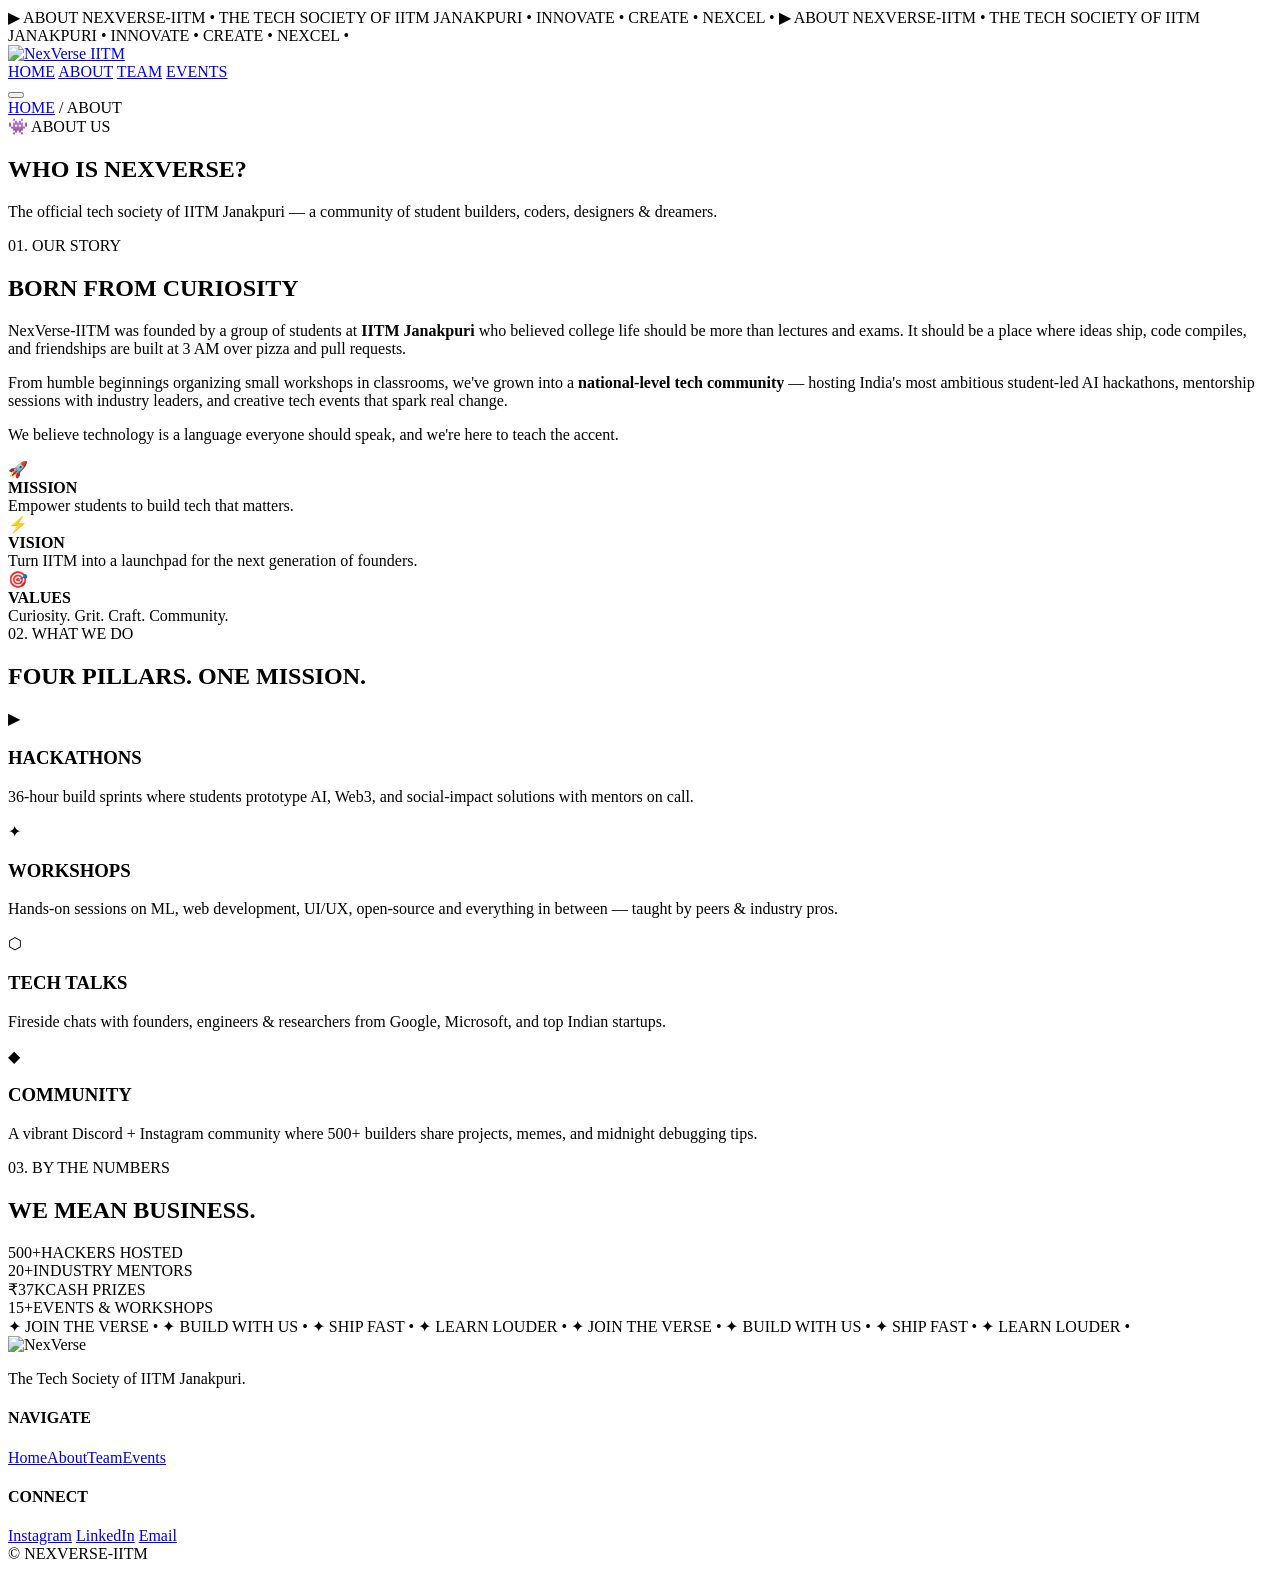
==== about.html @ a56955b2 "Add files via upload" ====
<!DOCTYPE html>
<html lang="en">
<head>
  <meta charset="UTF-8" />
  <meta name="viewport" content="width=device-width, initial-scale=1.0" />
  <title>About | NexVerse IITM</title>
  <link rel="icon" type="image/jpeg" href="assets/favicon.png">
  <link rel="preconnect" href="https://fonts.googleapis.com">
  <link rel="preconnect" href="https://fonts.gstatic.com" crossorigin>
  <link href="https://fonts.googleapis.com/css2?family=Press+Start+2P&family=VT323&family=Space+Grotesk:wght@400;500;600;700&display=swap" rel="stylesheet">
  <link rel="stylesheet" href="css/style.css" />
</head>
<body>
  <div class="ticker-bar">
    <div class="ticker-track">
      <span>▶ ABOUT NEXVERSE-IITM • THE TECH SOCIETY OF IITM JANAKPURI • INNOVATE • CREATE • NEXCEL • ▶ ABOUT NEXVERSE-IITM • THE TECH SOCIETY OF IITM JANAKPURI • INNOVATE • CREATE • NEXCEL •</span>
    </div>
  </div>

  <header class="site-header">
    <a href="index.html" class="logo-link"><img src="assets/logo.jpg" alt="NexVerse IITM" class="logo-img" /></a>
    <nav class="main-nav" id="mainNav">
      <a href="index.html" class="nav-link">HOME</a>
      <a href="about.html" class="nav-link active">ABOUT</a>
      <a href="team.html" class="nav-link">TEAM</a>
      <a href="events.html" class="nav-link">EVENTS</a>
    </nav>
    <button class="nav-toggle" id="navToggle"><span></span><span></span><span></span></button>
  </header>

  <!-- Page Header -->
  <section class="page-hero">
    <div class="pixel-grid"></div>
    <div class="breadcrumb"><a href="index.html">HOME</a> / <span>ABOUT</span></div>
    <div class="page-badge">👾 ABOUT US</div>
    <h1 class="page-title">WHO IS <span class="cyan">NEXVERSE</span>?</h1>
    <p class="page-desc">The official tech society of IITM Janakpuri — a community of student builders, coders, designers &amp; dreamers.</p>
  </section>

  <!-- About content -->
  <section class="section">
    <div class="about-grid">
      <div class="about-text">
        <div class="section-tag">01. OUR STORY</div>
        <h2 class="section-title">BORN FROM <span class="pink">CURIOSITY</span></h2>
        <p>NexVerse-IITM was founded by a group of students at <strong>IITM Janakpuri</strong> who believed college life should be more than lectures and exams. It should be a place where ideas ship, code compiles, and friendships are built at 3 AM over pizza and pull requests.</p>
        <p>From humble beginnings organizing small workshops in classrooms, we've grown into a <strong>national-level tech community</strong> — hosting India's most ambitious student-led AI hackathons, mentorship sessions with industry leaders, and creative tech events that spark real change.</p>
        <p>We believe technology is a language everyone should speak, and we're here to teach the accent.</p>
      </div>
      <div class="about-visual">
        <div class="tilt-card tilt-1"><div class="tilt-inner cyan-border">🚀<br/><strong>MISSION</strong><br/>Empower students to build tech that matters.</div></div>
        <div class="tilt-card tilt-2"><div class="tilt-inner pink-border">⚡<br/><strong>VISION</strong><br/>Turn IITM into a launchpad for the next generation of founders.</div></div>
        <div class="tilt-card tilt-3"><div class="tilt-inner yellow-border">🎯<br/><strong>VALUES</strong><br/>Curiosity. Grit. Craft. Community.</div></div>
      </div>
    </div>
  </section>

  <!-- What We Do -->
  <section class="section alt-bg">
    <div class="section-tag">02. WHAT WE DO</div>
    <h2 class="section-title">FOUR PILLARS. <span class="green">ONE MISSION.</span></h2>
    <div class="pillar-grid">
      <div class="pillar-card border-pink">
        <div class="pillar-icon">▶</div>
        <h3>HACKATHONS</h3>
        <p>36-hour build sprints where students prototype AI, Web3, and social-impact solutions with mentors on call.</p>
      </div>
      <div class="pillar-card border-cyan">
        <div class="pillar-icon">✦</div>
        <h3>WORKSHOPS</h3>
        <p>Hands-on sessions on ML, web development, UI/UX, open-source and everything in between — taught by peers &amp; industry pros.</p>
      </div>
      <div class="pillar-card border-yellow">
        <div class="pillar-icon">⬡</div>
        <h3>TECH TALKS</h3>
        <p>Fireside chats with founders, engineers &amp; researchers from Google, Microsoft, and top Indian startups.</p>
      </div>
      <div class="pillar-card border-green">
        <div class="pillar-icon">◆</div>
        <h3>COMMUNITY</h3>
        <p>A vibrant Discord + Instagram community where 500+ builders share projects, memes, and midnight debugging tips.</p>
      </div>
    </div>
  </section>

  <!-- Numbers -->
  <section class="section">
    <div class="section-tag">03. BY THE NUMBERS</div>
    <h2 class="section-title">WE MEAN <span class="pink">BUSINESS.</span></h2>
    <div class="num-grid">
      <div class="num-card"><span class="stat-num pink">500+</span><span class="stat-label">HACKERS HOSTED</span></div>
      <div class="num-card"><span class="stat-num cyan">20+</span><span class="stat-label">INDUSTRY MENTORS</span></div>
      <div class="num-card"><span class="stat-num yellow">₹37K</span><span class="stat-label">CASH PRIZES</span></div>
      <div class="num-card"><span class="stat-num green">15+</span><span class="stat-label">EVENTS &amp; WORKSHOPS</span></div>
    </div>
  </section>

  <div class="marquee">
    <div class="marquee-track">
      <span>✦ JOIN THE VERSE • ✦ BUILD WITH US • ✦ SHIP FAST • ✦ LEARN LOUDER • ✦ JOIN THE VERSE • ✦ BUILD WITH US • ✦ SHIP FAST • ✦ LEARN LOUDER •</span>
    </div>
  </div>

  <footer class="site-footer">
    <div class="footer-grid">
      <div>
        <img src="assets/logo.jpg" alt="NexVerse" class="footer-logo"/>
        <p>The Tech Society of IITM Janakpuri.</p>
      </div>
      <div>
        <h4>NAVIGATE</h4>
        <a href="index.html">Home</a><a href="about.html">About</a><a href="team.html">Team</a><a href="events.html">Events</a>
      </div>
      <div>
        <h4>CONNECT</h4>
        <a href="https://www.instagram.com/nexverse_iitm/" target="_blank">Instagram</a>
        <a href="https://www.linkedin.com/in/geek-room-iitm/" target="_blank">LinkedIn</a>
        <a href="mailto:nexverse.iitm@gmail.com">Email</a>
      </div>
    </div>
    <div class="footer-bottom">© <span id="year"></span> NEXVERSE-IITM</div>
  </footer>
  <script src="js/script.js"></script>
</body>
</html>
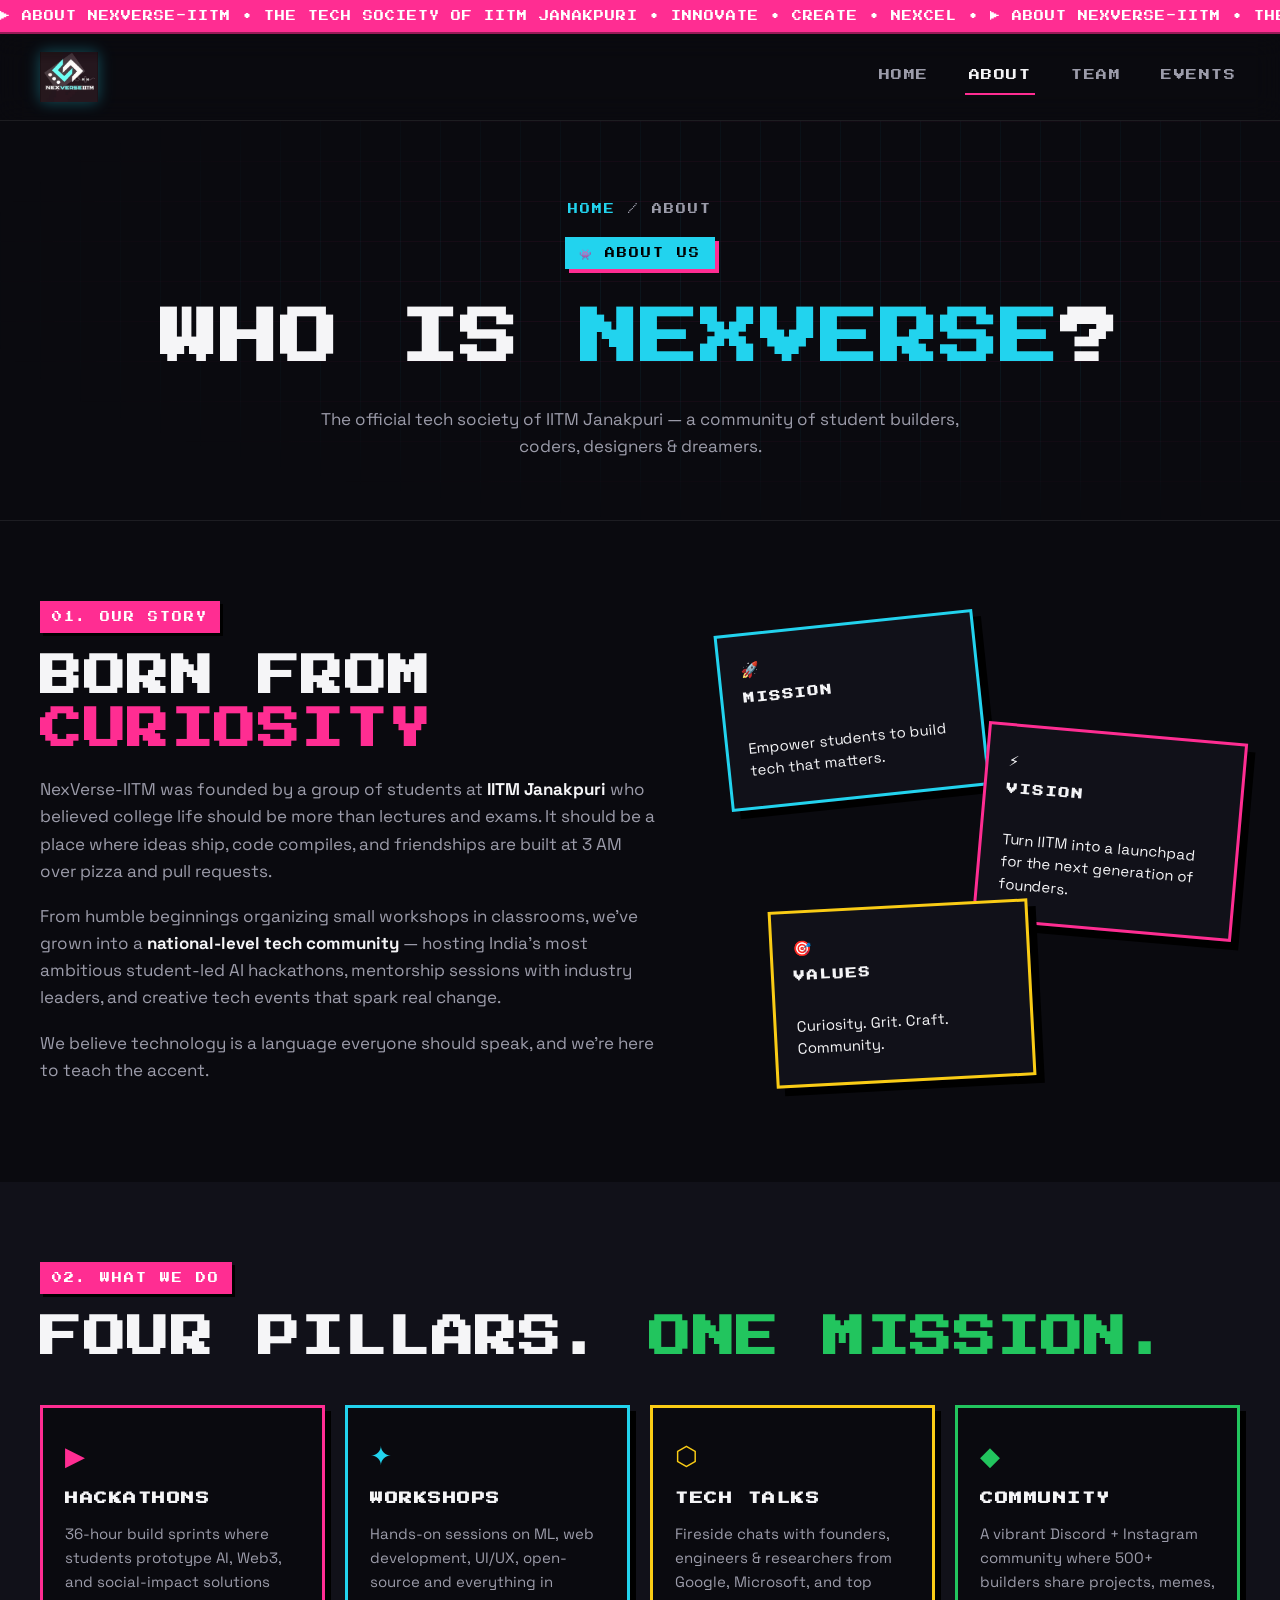
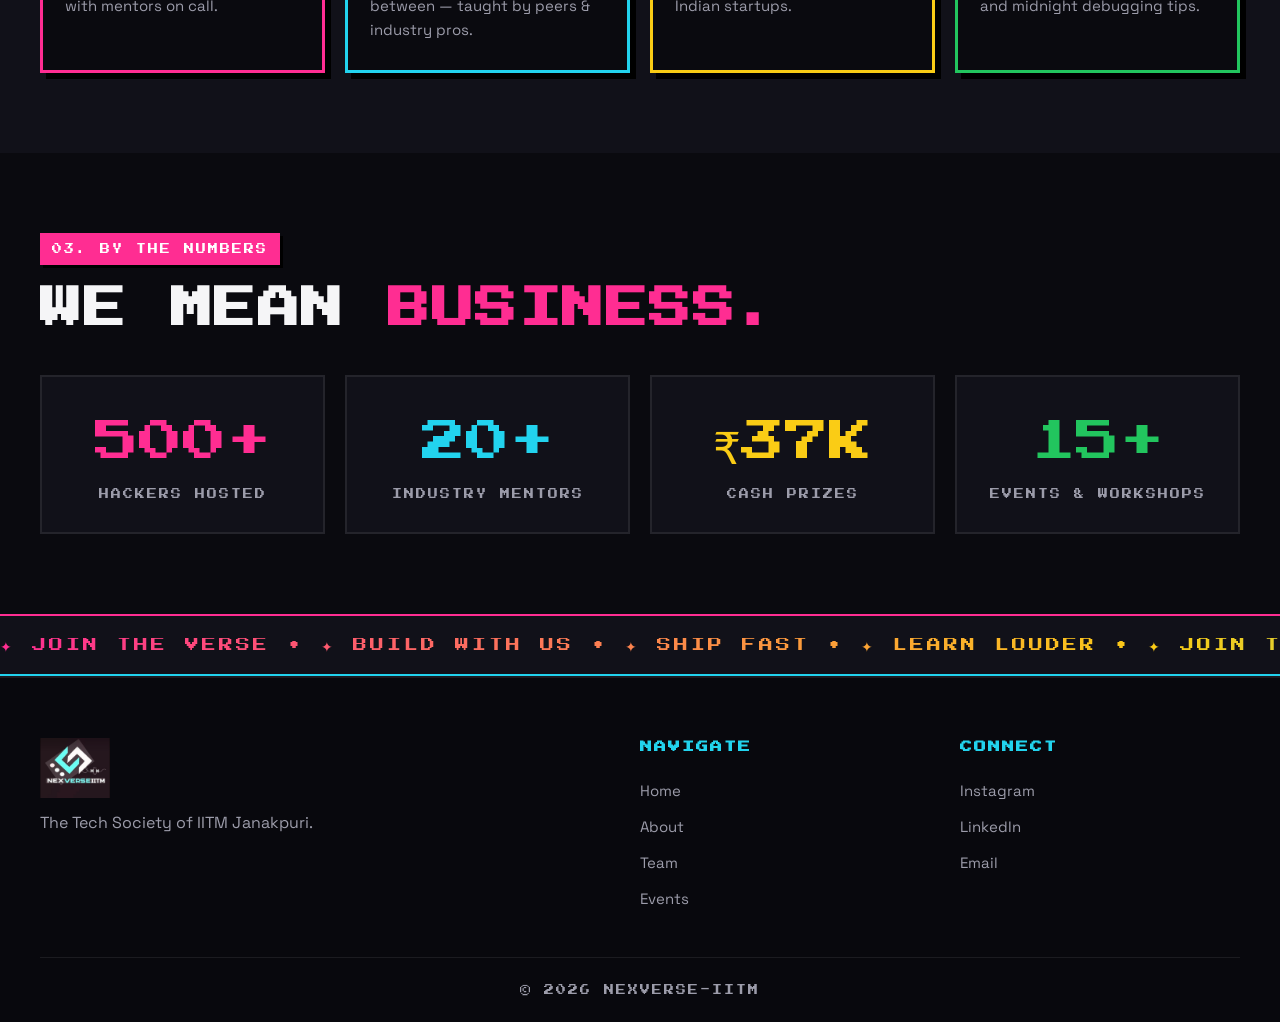
==== commit b84a2f09: "Add files via upload" ====
--- a/about.html
+++ b/about.html
@@ -3,15 +3,16 @@
 <head>
   <meta charset="UTF-8" />
   <meta name="viewport" content="width=device-width, initial-scale=1.0" />
-  <title>About | NexVerse IITM</title>
-  <link rel="icon" type="image/jpeg" href="assets/favicon.png">
+  <title>About | NexVerse IITM</title>
+  <meta name="description" content="About NexVerse-IITM — our story, mission and the student community behind IITM Janakpuri's official tech society." />
+  <link rel="icon" type="image/png" href="assets/favicon.png">
   <link rel="preconnect" href="https://fonts.googleapis.com">
   <link rel="preconnect" href="https://fonts.gstatic.com" crossorigin>
-  <link href="https://fonts.googleapis.com/css2?family=Press+Start+2P&family=VT323&family=Space+Grotesk:wght@400;500;600;700&display=swap" rel="stylesheet">
+  <link href="https://fonts.googleapis.com/css2?family=Press+Start+2P&family=Space+Grotesk:wght@400;500;600;700&display=swap" rel="stylesheet">
   <link rel="stylesheet" href="css/style.css" />
 </head>
 <body>
-  <div class="ticker-bar">
+  <div class="ticker-bar" aria-hidden="true">
     <div class="ticker-track">
       <span>▶ ABOUT NEXVERSE-IITM • THE TECH SOCIETY OF IITM JANAKPURI • INNOVATE • CREATE • NEXCEL • ▶ ABOUT NEXVERSE-IITM • THE TECH SOCIETY OF IITM JANAKPURI • INNOVATE • CREATE • NEXCEL •</span>
     </div>
@@ -25,7 +26,7 @@
       <a href="team.html" class="nav-link">TEAM</a>
       <a href="events.html" class="nav-link">EVENTS</a>
     </nav>
-    <button class="nav-toggle" id="navToggle"><span></span><span></span><span></span></button>
+    <button class="nav-toggle" id="navToggle" aria-label="Toggle menu" aria-expanded="false" aria-controls="mainNav"><span></span><span></span><span></span></button>
   </header>
 
   <!-- Page Header -->
@@ -88,14 +89,14 @@
     <div class="section-tag">03. BY THE NUMBERS</div>
     <h2 class="section-title">WE MEAN <span class="pink">BUSINESS.</span></h2>
     <div class="num-grid">
-      <div class="num-card"><span class="stat-num pink">500+</span><span class="stat-label">HACKERS HOSTED</span></div>
-      <div class="num-card"><span class="stat-num cyan">20+</span><span class="stat-label">INDUSTRY MENTORS</span></div>
-      <div class="num-card"><span class="stat-num yellow">₹37K</span><span class="stat-label">CASH PRIZES</span></div>
-      <div class="num-card"><span class="stat-num green">15+</span><span class="stat-label">EVENTS &amp; WORKSHOPS</span></div>
+      <div class="num-card"><span class="stat-num pink" data-count="500" data-suffix="+">500+</span><span class="stat-label">HACKERS HOSTED</span></div>
+      <div class="num-card"><span class="stat-num cyan" data-count="20" data-suffix="+">20+</span><span class="stat-label">INDUSTRY MENTORS</span></div>
+      <div class="num-card"><span class="stat-num yellow" data-prefix="₹" data-count="37" data-suffix="K">₹37K</span><span class="stat-label">CASH PRIZES</span></div>
+      <div class="num-card"><span class="stat-num green" data-count="15" data-suffix="+">15+</span><span class="stat-label">EVENTS &amp; WORKSHOPS</span></div>
     </div>
   </section>
 
-  <div class="marquee">
+  <div class="marquee" aria-hidden="true">
     <div class="marquee-track">
       <span>✦ JOIN THE VERSE • ✦ BUILD WITH US • ✦ SHIP FAST • ✦ LEARN LOUDER • ✦ JOIN THE VERSE • ✦ BUILD WITH US • ✦ SHIP FAST • ✦ LEARN LOUDER •</span>
     </div>
--- a/css/style.css
+++ b/css/style.css
@@ -0,0 +1,539 @@
+/* ============ NEXVERSE-IITM SITE ============ */
+:root {
+  --bg: #0a0a0f;
+  --bg-2: #111119;
+  --bg-alt: #08080d;
+  --fg: #f5f5f7;
+  --muted: #9c9caa;
+  --pink: #ff2d92;
+  --cyan: #22d3ee;
+  --purple: #a855f7;
+  --yellow: #facc15;
+  --green: #22c55e;
+  --border: rgba(255,255,255,0.08);
+  --pixel-font: 'Press Start 2P', monospace;
+  --mono-font: 'VT323', monospace;
+  --sans: 'Space Grotesk', system-ui, sans-serif;
+}
+
+* { box-sizing: border-box; }
+html, body { margin: 0; padding: 0; }
+body {
+  background: var(--bg);
+  color: var(--fg);
+  font-family: var(--sans);
+  line-height: 1.6;
+  overflow-x: hidden;
+  cursor: crosshair;
+}
+
+a { color: inherit; text-decoration: none; }
+img { max-width: 100%; display: block; }
+
+::selection { background: var(--pink); color: #fff; }
+
+/* Scrollbar */
+::-webkit-scrollbar { width: 10px; height: 10px; }
+::-webkit-scrollbar-track { background: var(--bg-alt); }
+::-webkit-scrollbar-thumb { background: linear-gradient(180deg, var(--pink), var(--cyan)); border-radius: 0; }
+
+/* ================= TICKER ================= */
+.ticker-bar {
+  background: var(--pink);
+  color: #fff;
+  padding: 8px 0;
+  font-family: var(--pixel-font);
+  font-size: 10px;
+  letter-spacing: 1px;
+  overflow: hidden;
+  border-bottom: 2px solid rgba(0,0,0,0.4);
+  position: relative;
+  z-index: 60;
+}
+.ticker-track { white-space: nowrap; animation: ticker 28s linear infinite; }
+.ticker-track span { padding-right: 40px; }
+@keyframes ticker { from { transform: translateX(0);} to { transform: translateX(-50%);} }
+
+/* ================= HEADER ================= */
+.site-header {
+  position: sticky; top: 0; z-index: 50;
+  display: flex; align-items: center; justify-content: space-between;
+  padding: 14px 40px;
+  background: rgba(10,10,15,0.6);
+  backdrop-filter: blur(14px);
+  border-bottom: 1px solid var(--border);
+  transition: background 0.3s, box-shadow 0.3s;
+}
+.site-header.scrolled { background: rgba(10,10,15,0.92); box-shadow: 0 4px 24px rgba(0,0,0,0.4); }
+.logo-link { display: flex; align-items: center; }
+.logo-img { width: 58px; height: 58px; object-fit: contain; filter: drop-shadow(0 0 8px rgba(34,211,238,0.35)); transition: transform 0.3s; }
+.logo-link:hover .logo-img { transform: rotate(-5deg) scale(1.05); }
+
+.main-nav { display: flex; gap: 32px; }
+.nav-link {
+  font-family: var(--pixel-font);
+  font-size: 11px;
+  letter-spacing: 1.5px;
+  color: var(--muted);
+  padding: 8px 4px;
+  border-bottom: 2px solid transparent;
+  transition: color 0.2s, border-color 0.2s, transform 0.2s;
+}
+.nav-link:hover { color: var(--cyan); transform: translateY(-2px); }
+.nav-link.active { color: var(--fg); border-bottom-color: var(--pink); }
+
+.nav-toggle { display: none; background: none; border: none; padding: 8px; cursor: pointer; }
+.nav-toggle span { display: block; width: 24px; height: 2px; background: var(--fg); margin: 5px 0; transition: transform 0.3s, opacity 0.3s; }
+.nav-toggle.active span:nth-child(1) { transform: translateY(7px) rotate(45deg); }
+.nav-toggle.active span:nth-child(2) { opacity: 0; }
+.nav-toggle.active span:nth-child(3) { transform: translateY(-7px) rotate(-45deg); }
+
+/* ================= HERO ================= */
+.hero {
+  position: relative;
+  min-height: 88vh;
+  padding: 60px 40px;
+  display: grid;
+  grid-template-columns: 1.1fr 1fr;
+  gap: 40px;
+  align-items: center;
+  overflow: hidden;
+}
+.pixel-grid {
+  position: absolute; inset: 0;
+  background-image:
+    linear-gradient(rgba(255,45,146,0.06) 1px, transparent 1px),
+    linear-gradient(90deg, rgba(34,211,238,0.06) 1px, transparent 1px);
+  background-size: 40px 40px;
+  mask-image: radial-gradient(ellipse at 70% 40%, black 30%, transparent 75%);
+  pointer-events: none;
+  animation: gridMove 30s linear infinite;
+}
+@keyframes gridMove { from { background-position: 0 0; } to { background-position: 40px 40px; } }
+
+.hero-content { position: relative; z-index: 2; }
+.hero-badge {
+  display: inline-block;
+  padding: 8px 14px;
+  background: var(--yellow);
+  color: #000;
+  font-family: var(--pixel-font);
+  font-size: 10px;
+  letter-spacing: 1.5px;
+  margin-bottom: 30px;
+  box-shadow: 4px 4px 0 rgba(0,0,0,0.6);
+  transform: rotate(-1deg);
+}
+.hero-title { font-family: var(--pixel-font); font-size: clamp(32px, 6vw, 68px); line-height: 1.15; margin: 0 0 12px; letter-spacing: 2px; }
+.hero-title .hero-title-sub { display: block; font-size: 0.4em; color: var(--cyan); margin-top: 16px; letter-spacing: 4px; }
+.glitch {
+  position: relative;
+  color: var(--fg);
+  text-shadow: 3px 0 var(--pink), -3px 0 var(--cyan);
+  animation: glitchShift 4s infinite steps(1);
+}
+@keyframes glitchShift {
+  0%, 92%, 100% { text-shadow: 3px 0 var(--pink), -3px 0 var(--cyan); }
+  93% { text-shadow: -3px 0 var(--pink), 3px 0 var(--cyan); }
+  94% { text-shadow: 5px 0 var(--pink), -5px 0 var(--cyan); }
+  95% { text-shadow: 0 0 var(--pink), 0 0 var(--cyan); }
+}
+
+.hero-tagline {
+  font-family: var(--pixel-font);
+  font-size: 14px;
+  color: var(--cyan);
+  letter-spacing: 3px;
+  margin: 20px 0 24px;
+}
+.dot-sep { color: var(--pink); margin: 0 6px; }
+.hero-desc { font-size: 17px; color: var(--muted); max-width: 520px; margin-bottom: 32px; }
+.hero-desc strong { color: var(--fg); }
+
+.hero-cta { display: flex; gap: 16px; flex-wrap: wrap; margin-bottom: 40px; }
+
+.btn {
+  display: inline-block;
+  padding: 14px 22px;
+  font-family: var(--pixel-font);
+  font-size: 11px;
+  letter-spacing: 1.5px;
+  border: 2px solid var(--fg);
+  background: transparent;
+  color: var(--fg);
+  cursor: pointer;
+  box-shadow: 4px 4px 0 var(--fg);
+  transition: transform 0.15s ease, box-shadow 0.15s ease, background 0.2s, color 0.2s;
+}
+.btn:hover { transform: translate(-2px,-2px); box-shadow: 6px 6px 0 var(--pink); }
+.btn:active { transform: translate(2px,2px); box-shadow: 0 0 0 var(--fg); }
+.btn-primary { background: var(--pink); color: #fff; border-color: var(--pink); box-shadow: 4px 4px 0 #000; }
+.btn-primary:hover { background: #ff5aac; box-shadow: 6px 6px 0 var(--cyan); }
+.btn-ghost { background: transparent; }
+.btn-mini { padding: 8px 12px; font-size: 9px; box-shadow: 3px 3px 0 var(--fg); }
+
+.hero-socials { display: flex; gap: 12px; }
+.hero-socials a {
+  width: 40px; height: 40px;
+  display: grid; place-items: center;
+  border: 2px solid var(--border);
+  color: var(--muted);
+  transition: color 0.2s, border-color 0.2s, transform 0.2s;
+}
+.hero-socials a:hover { color: var(--pink); border-color: var(--pink); transform: translateY(-3px); }
+
+/* Hero Visual */
+.hero-visual { position: relative; z-index: 2; display: grid; place-items: center; min-height: 420px; }
+.logo-card {
+  position: relative;
+  width: 340px; height: 340px;
+  background: #1a1a24;
+  border: 3px solid var(--cyan);
+  box-shadow: 10px 10px 0 var(--pink), 0 0 40px rgba(34,211,238,0.3);
+  display: grid; place-items: center;
+  animation: floaty 6s ease-in-out infinite;
+  transform: rotate(-3deg);
+}
+.logo-card img { width: 78%; height: 78%; object-fit: contain; }
+@keyframes floaty { 0%, 100% { transform: rotate(-3deg) translateY(0); } 50% { transform: rotate(-3deg) translateY(-14px); } }
+
+.floating-badge {
+  position: absolute;
+  padding: 8px 12px;
+  font-family: var(--pixel-font);
+  font-size: 9px;
+  letter-spacing: 1.5px;
+  color: #000;
+  box-shadow: 4px 4px 0 rgba(0,0,0,0.6);
+  animation: floatyBadge 4s ease-in-out infinite;
+}
+.badge-pink { background: var(--pink); color: #fff; top: 10%; right: 6%; transform: rotate(6deg); }
+.badge-cyan { background: var(--cyan); bottom: 12%; left: 4%; transform: rotate(-8deg); animation-delay: 1s; }
+.badge-yellow { background: var(--yellow); top: 50%; right: 0; transform: rotate(4deg); animation-delay: 2s; }
+@keyframes floatyBadge { 0%,100% { transform-origin: center; } 50% { translate: 0 -8px; } }
+
+/* ================= STATS STRIP ================= */
+.stats-strip {
+  display: grid;
+  grid-template-columns: repeat(4, 1fr);
+  background: var(--bg-2);
+  border-top: 2px solid var(--border);
+  border-bottom: 2px solid var(--border);
+}
+.stat {
+  padding: 30px 20px;
+  text-align: center;
+  border-right: 1px solid var(--border);
+  opacity: 0;
+  transform: translateY(20px);
+  transition: opacity 0.6s, transform 0.6s;
+}
+.stat.in-view { opacity: 1; transform: none; }
+.stat:last-child { border-right: none; }
+.stat-num { display: block; font-family: var(--pixel-font); font-size: clamp(28px, 4vw, 44px); margin-bottom: 8px; }
+.stat-label { display: block; font-family: var(--pixel-font); font-size: 10px; letter-spacing: 2px; color: var(--muted); }
+
+.pink { color: var(--pink); }
+.cyan { color: var(--cyan); }
+.yellow { color: var(--yellow); }
+.green { color: var(--green); }
+.purple { color: var(--purple); }
+
+.pink-bg { background: var(--pink); color: #fff; }
+.cyan-bg { background: var(--cyan); color: #000; }
+.yellow-bg { background: var(--yellow); color: #000; }
+.green-bg { background: var(--green); color: #000; }
+
+/* ================= SECTIONS ================= */
+.section {
+  padding: 80px 40px;
+  max-width: 1280px;
+  margin: 0 auto;
+  position: relative;
+  opacity: 0;
+  transform: translateY(30px);
+  transition: opacity 0.7s ease, transform 0.7s ease;
+}
+.section.in-view { opacity: 1; transform: none; }
+.section.alt-bg { background: var(--bg-2); max-width: 100%; padding: 80px 40px; }
+.section.alt-bg > .section-title, .section.alt-bg > .section-tag, .section.alt-bg > .section-desc { max-width: 1200px; margin-left: auto; margin-right: auto; }
+
+.section-tag {
+  display: inline-block;
+  font-family: var(--pixel-font);
+  font-size: 10px;
+  letter-spacing: 2px;
+  padding: 8px 12px;
+  background: var(--pink);
+  color: #fff;
+  margin-bottom: 18px;
+  box-shadow: 3px 3px 0 #000;
+}
+.section-title {
+  font-family: var(--pixel-font);
+  font-size: clamp(24px, 3.6vw, 42px);
+  line-height: 1.25;
+  margin: 0 0 20px;
+  letter-spacing: 1.5px;
+}
+.section-desc { color: var(--muted); font-size: 17px; max-width: 640px; margin: 0 0 32px; }
+.cta-row { display: flex; gap: 16px; flex-wrap: wrap; }
+
+/* ================= MARQUEE ================= */
+.marquee {
+  background: var(--bg-2);
+  border-top: 2px solid var(--pink);
+  border-bottom: 2px solid var(--cyan);
+  overflow: hidden;
+  padding: 18px 0;
+  font-family: var(--pixel-font);
+  font-size: 14px;
+  letter-spacing: 3px;
+}
+.marquee-track { white-space: nowrap; animation: ticker 40s linear infinite; }
+.marquee-track span { padding-right: 40px; background: linear-gradient(90deg, var(--pink), var(--yellow), var(--cyan)); -webkit-background-clip: text; background-clip: text; color: transparent; }
+
+/* ================= FOOTER ================= */
+.site-footer { background: var(--bg-alt); padding: 60px 40px 24px; border-top: 2px solid var(--border); }
+.footer-grid { display: grid; grid-template-columns: 2fr 1fr 1fr; gap: 40px; max-width: 1200px; margin: 0 auto 40px; }
+.footer-grid h4 { font-family: var(--pixel-font); font-size: 12px; letter-spacing: 2px; color: var(--cyan); margin: 0 0 16px; }
+.footer-grid a { display: block; padding: 6px 0; color: var(--muted); font-size: 15px; transition: color 0.2s; }
+.footer-grid a:hover { color: var(--pink); }
+.footer-grid p { color: var(--muted); margin: 12px 0; max-width: 320px; }
+.footer-logo { width: 70px; }
+.footer-bottom { text-align: center; padding-top: 24px; border-top: 1px solid var(--border); font-family: var(--pixel-font); font-size: 10px; letter-spacing: 2px; color: var(--muted); }
+
+/* ================= PAGE HERO ================= */
+.page-hero {
+  position: relative;
+  padding: 80px 40px 60px;
+  text-align: center;
+  overflow: hidden;
+  border-bottom: 1px solid var(--border);
+}
+.breadcrumb { font-family: var(--pixel-font); font-size: 10px; letter-spacing: 2px; color: var(--muted); margin-bottom: 20px; position: relative; z-index: 2; }
+.breadcrumb a { color: var(--cyan); }
+.breadcrumb a:hover { color: var(--pink); }
+.page-badge { display: inline-block; padding: 8px 14px; background: var(--cyan); color: #000; font-family: var(--pixel-font); font-size: 10px; letter-spacing: 2px; margin-bottom: 24px; box-shadow: 4px 4px 0 var(--pink); position: relative; z-index: 2; }
+.page-title { font-family: var(--pixel-font); font-size: clamp(30px, 5vw, 58px); margin: 0 0 20px; letter-spacing: 2px; position: relative; z-index: 2; }
+.page-desc { color: var(--muted); font-size: 17px; max-width: 640px; margin: 0 auto; position: relative; z-index: 2; }
+
+/* ================= ABOUT PAGE ================= */
+.about-grid { display: grid; grid-template-columns: 1.2fr 1fr; gap: 60px; align-items: center; }
+.about-text p { color: var(--muted); font-size: 17px; margin-bottom: 18px; }
+.about-text strong { color: var(--fg); }
+.about-visual { position: relative; min-height: 460px; }
+.tilt-card { position: absolute; width: 260px; }
+.tilt-1 { top: 0; left: 0; transform: rotate(-6deg); }
+.tilt-2 { top: 110px; right: 0; transform: rotate(5deg); }
+.tilt-3 { bottom: 0; left: 50px; transform: rotate(-3deg); }
+.tilt-inner {
+  padding: 24px 20px;
+  background: var(--bg-2);
+  border: 3px solid;
+  box-shadow: 8px 8px 0 #000;
+  font-size: 15px;
+  color: var(--fg);
+  line-height: 1.5;
+  transition: transform 0.3s;
+}
+.tilt-card:hover .tilt-inner { transform: translate(-4px, -4px); }
+.tilt-inner strong { font-family: var(--pixel-font); font-size: 11px; letter-spacing: 2px; display: block; margin: 8px 0; }
+.cyan-border { border-color: var(--cyan); }
+.pink-border { border-color: var(--pink); }
+.yellow-border { border-color: var(--yellow); }
+
+/* Pillars */
+.pillar-grid { display: grid; grid-template-columns: repeat(4, 1fr); gap: 20px; max-width: 1200px; margin: 40px auto 0; }
+.pillar-card { background: var(--bg); padding: 28px 22px; border: 3px solid; box-shadow: 6px 6px 0 #000; transition: transform 0.25s, box-shadow 0.25s; }
+.pillar-card:hover { transform: translate(-3px, -3px); box-shadow: 9px 9px 0 var(--pink); }
+.pillar-icon { font-size: 26px; margin-bottom: 12px; color: var(--pink); }
+.pillar-card h3 { font-family: var(--pixel-font); font-size: 13px; letter-spacing: 1.5px; margin: 0 0 12px; }
+.pillar-card p { color: var(--muted); font-size: 15px; margin: 0; }
+.border-pink { border-color: var(--pink); }
+.border-pink .pillar-icon { color: var(--pink); }
+.border-cyan { border-color: var(--cyan); }
+.border-cyan .pillar-icon { color: var(--cyan); }
+.border-yellow { border-color: var(--yellow); }
+.border-yellow .pillar-icon { color: var(--yellow); }
+.border-green { border-color: var(--green); }
+.border-green .pillar-icon { color: var(--green); }
+
+.num-grid { display: grid; grid-template-columns: repeat(4, 1fr); gap: 20px; max-width: 1200px; margin: 40px auto 0; }
+.num-card { background: var(--bg-2); padding: 30px 20px; border: 2px solid var(--border); text-align: center; transition: transform 0.25s, border-color 0.25s; }
+.num-card:hover { transform: translateY(-4px); border-color: var(--pink); }
+
+/* ================= TEAM PAGE ================= */
+.team-grid { display: grid; grid-template-columns: repeat(auto-fill, minmax(220px, 1fr)); gap: 24px; max-width: 1200px; margin: 40px auto 0; }
+.team-grid.two-col { grid-template-columns: repeat(2, minmax(220px, 400px)); justify-content: center; }
+.team-grid.three-col { grid-template-columns: repeat(3, minmax(220px, 340px)); justify-content: center; }
+
+.member-card {
+  background: var(--bg-2);
+  border: 3px solid;
+  padding: 0;
+  box-shadow: 6px 6px 0 #000;
+  transition: transform 0.25s, box-shadow 0.25s;
+  opacity: 0;
+  transform: translateY(20px);
+  overflow: hidden;
+}
+.member-card.in-view { opacity: 1; transform: none; }
+.member-card:hover { transform: translate(-3px, -3px); box-shadow: 9px 9px 0 var(--pink); }
+
+.member-photo-wrap {
+  position: relative;
+  width: 100%;
+  aspect-ratio: 1 / 1;
+  overflow: hidden;
+  border-bottom: 3px solid;
+  background: #1a1a24;
+}
+.member-photo-wrap img {
+  width: 100%; height: 100%;
+  object-fit: cover;
+  object-position: center top;
+  filter: saturate(1.05) contrast(1.05);
+  transition: transform 0.5s ease, filter 0.4s ease;
+  display: block;
+}
+.member-card:hover .member-photo-wrap img { transform: scale(1.06); filter: saturate(1.2) contrast(1.1); }
+.member-scanline {
+  position: absolute; inset: 0;
+  background: repeating-linear-gradient(
+    0deg,
+    rgba(0,0,0,0.15) 0px,
+    rgba(0,0,0,0.15) 1px,
+    transparent 1px,
+    transparent 3px
+  );
+  pointer-events: none;
+  opacity: 0.55;
+  mix-blend-mode: overlay;
+}
+.pink-photo { border-bottom-color: var(--pink); box-shadow: inset 0 -3px 0 var(--pink); }
+.cyan-photo { border-bottom-color: var(--cyan); }
+.yellow-photo { border-bottom-color: var(--yellow); }
+.green-photo { border-bottom-color: var(--green); }
+
+.member-info { padding: 18px 18px 20px; }
+.member-tag { font-family: var(--pixel-font); font-size: 9px; letter-spacing: 1.5px; color: var(--cyan); margin-bottom: 6px; }
+.member-name { font-family: var(--pixel-font); font-size: 13px; letter-spacing: 1px; margin: 0 0 14px; line-height: 1.4; }
+
+/* ================= EVENTS PAGE ================= */
+.featured-event { display: grid; grid-template-columns: 1.1fr 1fr; gap: 60px; align-items: center; }
+.event-badge { display: inline-block; padding: 8px 12px; font-family: var(--pixel-font); font-size: 10px; letter-spacing: 1.5px; margin-bottom: 20px; box-shadow: 3px 3px 0 #000; }
+.event-badge.pink { background: var(--pink); color: #fff; }
+.event-title { font-family: var(--pixel-font); font-size: clamp(32px, 5vw, 58px); margin: 0 0 12px; letter-spacing: 2px; }
+.event-sub { font-family: var(--pixel-font); font-size: 12px; letter-spacing: 2px; color: var(--cyan); margin: 0 0 20px; }
+.event-desc { color: var(--muted); font-size: 17px; margin-bottom: 28px; max-width: 520px; }
+.event-meta { display: grid; grid-template-columns: repeat(2, 1fr); gap: 12px; margin-bottom: 28px; max-width: 480px; }
+.meta-item { border-left: 3px solid var(--pink); padding: 6px 12px; background: var(--bg-2); }
+.meta-label { display: block; font-family: var(--pixel-font); font-size: 9px; letter-spacing: 1.5px; color: var(--muted); margin-bottom: 4px; }
+.meta-val { display: block; font-family: var(--pixel-font); font-size: 13px; color: var(--fg); }
+
+.featured-visual { display: grid; gap: 16px; }
+.prize-card {
+  background: var(--bg-2);
+  border: 3px solid var(--pink);
+  padding: 22px;
+  box-shadow: 8px 8px 0 #000;
+  position: relative;
+  transition: transform 0.25s;
+}
+.prize-card:hover { transform: translate(-4px, -4px); }
+.prize-card.first { border-color: var(--cyan); transform: rotate(-1.5deg); }
+.prize-card.first:hover { transform: rotate(-1.5deg) translate(-4px, -4px); }
+.prize-card.second { border-color: var(--pink); transform: rotate(1deg); }
+.prize-card.second:hover { transform: rotate(1deg) translate(-4px, -4px); }
+.prize-card.third { border-color: var(--yellow); transform: rotate(-0.5deg); }
+.prize-card.third:hover { transform: rotate(-0.5deg) translate(-4px, -4px); }
+.prize-rank { font-size: 26px; margin-bottom: 6px; }
+.prize-place { font-family: var(--pixel-font); font-size: 11px; letter-spacing: 2px; color: var(--muted); }
+.prize-amt { font-family: var(--pixel-font); font-size: 26px; margin: 8px 0 12px; }
+.prize-card ul { margin: 0; padding-left: 18px; color: var(--muted); font-size: 14px; }
+.prize-card ul li { margin-bottom: 4px; }
+
+/* Tracks */
+.track-grid { display: grid; grid-template-columns: repeat(auto-fill, minmax(260px, 1fr)); gap: 20px; max-width: 1200px; margin: 40px auto 0; }
+.track-card { background: var(--bg); padding: 24px; border: 3px solid; box-shadow: 6px 6px 0 #000; transition: transform 0.25s, box-shadow 0.25s; }
+.track-card:hover { transform: translate(-3px, -3px); box-shadow: 9px 9px 0 var(--pink); }
+.track-icon { font-size: 22px; margin-bottom: 10px; }
+.border-pink .track-icon { color: var(--pink); }
+.border-cyan .track-icon { color: var(--cyan); }
+.border-yellow .track-icon { color: var(--yellow); }
+.border-green .track-icon { color: var(--green); }
+.track-card h3 { font-family: var(--pixel-font); font-size: 12px; letter-spacing: 1.5px; margin: 0 0 12px; line-height: 1.5; }
+.track-card p { color: var(--muted); font-size: 14px; margin: 0 0 14px; }
+.tags { display: flex; flex-wrap: wrap; gap: 6px; }
+.tags span { font-family: var(--pixel-font); font-size: 9px; padding: 4px 8px; background: var(--bg-2); border: 1px solid var(--border); }
+
+/* Timeline */
+.timeline { max-width: 900px; margin: 40px auto 0; position: relative; }
+.timeline::before { content: ''; position: absolute; left: 32px; top: 0; bottom: 0; width: 3px; background: linear-gradient(180deg, var(--pink), var(--cyan), var(--yellow), var(--green)); }
+.tl-item { display: grid; grid-template-columns: 80px 1fr; gap: 20px; margin-bottom: 30px; position: relative; opacity: 0; transform: translateX(-20px); transition: opacity 0.5s, transform 0.5s; }
+.tl-item.in-view { opacity: 1; transform: none; }
+.tl-marker { width: 68px; height: 68px; display: grid; place-items: center; font-family: var(--pixel-font); font-size: 18px; box-shadow: 4px 4px 0 #000; }
+.tl-card { background: var(--bg-2); border: 3px solid; padding: 24px; box-shadow: 6px 6px 0 #000; }
+.tl-tag { font-family: var(--pixel-font); font-size: 10px; letter-spacing: 1.5px; color: var(--cyan); margin-bottom: 10px; }
+.tl-card h3 { font-family: var(--pixel-font); font-size: 14px; letter-spacing: 1px; margin: 0 0 12px; }
+.tl-card p { color: var(--muted); font-size: 15px; margin: 0; }
+
+/* Past Events */
+.past-grid { display: grid; grid-template-columns: repeat(auto-fill, minmax(260px, 1fr)); gap: 24px; max-width: 1200px; margin: 40px auto 0; }
+.past-card { background: var(--bg); padding: 24px; border: 3px solid; box-shadow: 6px 6px 0 #000; transition: transform 0.25s; }
+.past-card:hover { transform: translate(-3px, -3px); }
+.past-year { font-family: var(--pixel-font); font-size: 11px; letter-spacing: 2px; color: var(--muted); margin-bottom: 8px; }
+.past-card h3 { font-family: var(--pixel-font); font-size: 14px; letter-spacing: 1.5px; margin: 0 0 12px; }
+.past-card p { color: var(--muted); font-size: 14px; margin: 0 0 14px; }
+.past-tags { display: flex; gap: 6px; flex-wrap: wrap; }
+.past-tags span { font-family: var(--pixel-font); font-size: 9px; padding: 4px 8px; background: var(--bg-2); border: 1px solid var(--border); }
+
+/* Common Reveal */
+.pillar-card, .track-card, .past-card, .prize-card, .num-card, .featured-info, .featured-visual, .about-visual, .about-text {
+  opacity: 0; transform: translateY(20px); transition: opacity 0.6s, transform 0.6s;
+}
+.in-view { opacity: 1 !important; transform: none !important; }
+
+/* ================= RESPONSIVE ================= */
+@media (max-width: 900px) {
+  .hero { grid-template-columns: 1fr; padding: 40px 20px; }
+  .hero-visual { min-height: 340px; margin-top: 20px; }
+  .logo-card { width: 260px; height: 260px; }
+  .stats-strip { grid-template-columns: repeat(2, 1fr); }
+  .stat:nth-child(2) { border-right: none; }
+  .about-grid, .featured-event { grid-template-columns: 1fr; }
+  .pillar-grid, .num-grid { grid-template-columns: repeat(2, 1fr); }
+  .footer-grid { grid-template-columns: 1fr; }
+  .site-header { padding: 12px 20px; }
+  .section { padding: 60px 20px; }
+  .section.alt-bg { padding: 60px 20px; }
+  .team-grid.two-col, .team-grid.three-col { grid-template-columns: 1fr; }
+
+  .nav-toggle { display: block; }
+  .main-nav {
+    position: absolute;
+    top: 100%; left: 0; right: 0;
+    background: var(--bg-2);
+    flex-direction: column;
+    gap: 0;
+    padding: 0;
+    border-bottom: 1px solid var(--border);
+    max-height: 0;
+    overflow: hidden;
+    transition: max-height 0.3s ease;
+  }
+  .main-nav.open { max-height: 500px; }
+  .main-nav .nav-link { padding: 18px 20px; border-bottom: 1px solid var(--border); }
+}
+@media (max-width: 520px) {
+  .stats-strip { grid-template-columns: 1fr 1fr; }
+  .pillar-grid, .num-grid, .track-grid { grid-template-columns: 1fr; }
+  .event-meta { grid-template-columns: 1fr; }
+  .timeline::before { left: 20px; }
+  .tl-item { grid-template-columns: 50px 1fr; gap: 12px; }
+  .tl-marker { width: 44px; height: 44px; font-size: 13px; }
+  .hero-title { font-size: 34px; }
+  .page-title { font-size: 32px; }
+  .event-title { font-size: 36px; }
+}
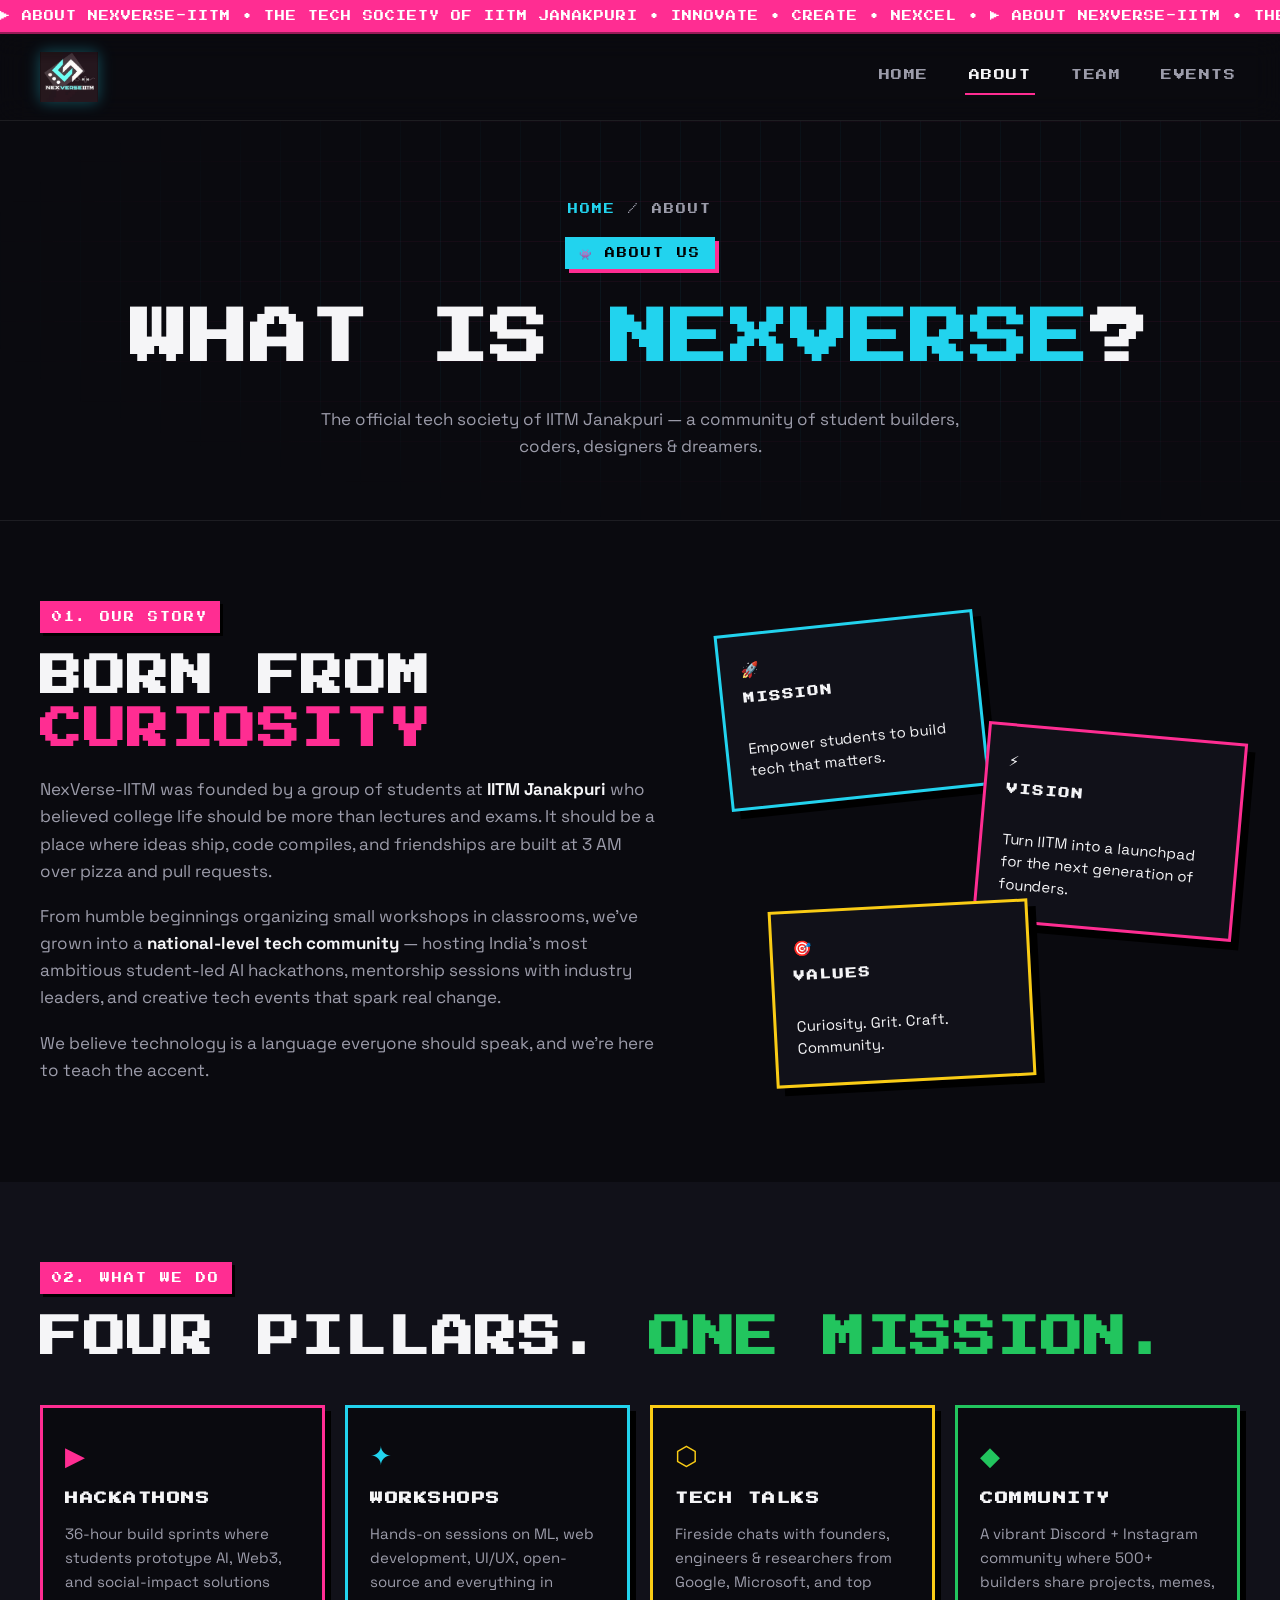
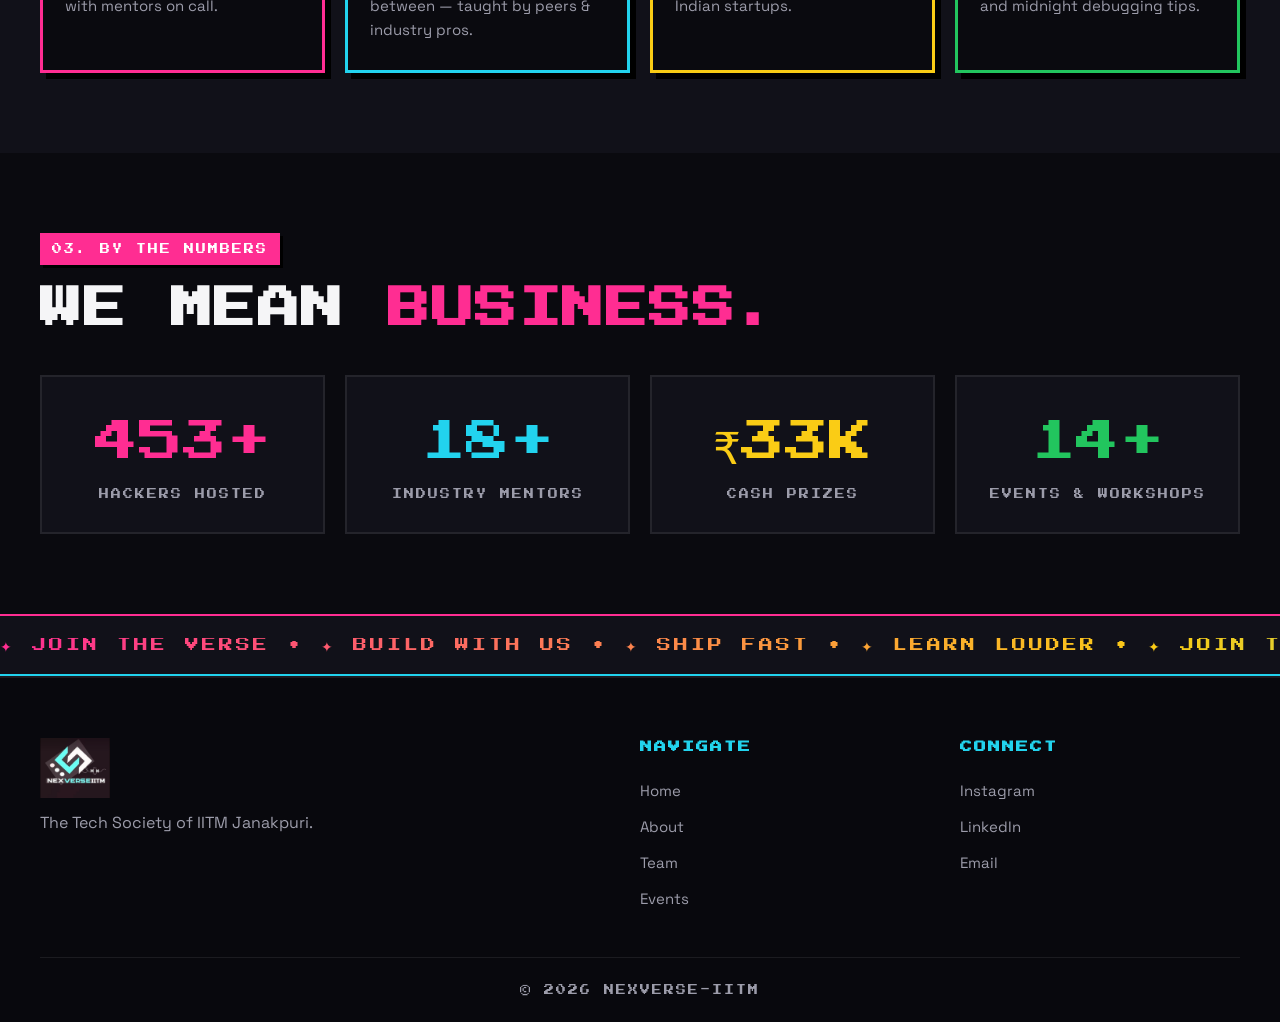
==== commit 17fd525b: "Update about.html" ====
--- a/about.html
+++ b/about.html
@@ -3,7 +3,7 @@
 <head>
   <meta charset="UTF-8" />
   <meta name="viewport" content="width=device-width, initial-scale=1.0" />
-  <title>About | NexVerse IITM</title>
+  <title>About | NexVerse IITM</title>
   <meta name="description" content="About NexVerse-IITM — our story, mission and the student community behind IITM Janakpuri's official tech society." />
   <link rel="icon" type="image/png" href="assets/favicon.png">
   <link rel="preconnect" href="https://fonts.googleapis.com">
@@ -34,7 +34,7 @@
     <div class="pixel-grid"></div>
     <div class="breadcrumb"><a href="index.html">HOME</a> / <span>ABOUT</span></div>
     <div class="page-badge">👾 ABOUT US</div>
-    <h1 class="page-title">WHO IS <span class="cyan">NEXVERSE</span>?</h1>
+    <h1 class="page-title">WHAT IS <span class="cyan">NEXVERSE</span>?</h1>
     <p class="page-desc">The official tech society of IITM Janakpuri — a community of student builders, coders, designers &amp; dreamers.</p>
   </section>
 
@@ -89,10 +89,10 @@
     <div class="section-tag">03. BY THE NUMBERS</div>
     <h2 class="section-title">WE MEAN <span class="pink">BUSINESS.</span></h2>
     <div class="num-grid">
-      <div class="num-card"><span class="stat-num pink" data-count="500" data-suffix="+">500+</span><span class="stat-label">HACKERS HOSTED</span></div>
-      <div class="num-card"><span class="stat-num cyan" data-count="20" data-suffix="+">20+</span><span class="stat-label">INDUSTRY MENTORS</span></div>
-      <div class="num-card"><span class="stat-num yellow" data-prefix="₹" data-count="37" data-suffix="K">₹37K</span><span class="stat-label">CASH PRIZES</span></div>
-      <div class="num-card"><span class="stat-num green" data-count="15" data-suffix="+">15+</span><span class="stat-label">EVENTS &amp; WORKSHOPS</span></div>
+      <div class="num-card"><span class="stat-num pink" data-count="500" data-suffix="+">500+</span><span class="stat-label">HACKERS HOSTED</span></div>
+      <div class="num-card"><span class="stat-num cyan" data-count="20" data-suffix="+">20+</span><span class="stat-label">INDUSTRY MENTORS</span></div>
+      <div class="num-card"><span class="stat-num yellow" data-prefix="₹" data-count="37" data-suffix="K">₹37K</span><span class="stat-label">CASH PRIZES</span></div>
+      <div class="num-card"><span class="stat-num green" data-count="15" data-suffix="+">15+</span><span class="stat-label">EVENTS &amp; WORKSHOPS</span></div>
     </div>
   </section>
 
--- a/css/style.css
+++ b/css/style.css
@@ -12,11 +12,11 @@
   --green: #22c55e;
   --border: rgba(255,255,255,0.08);
   --pixel-font: 'Press Start 2P', monospace;
-  --mono-font: 'VT323', monospace;
   --sans: 'Space Grotesk', system-ui, sans-serif;
 }
 
 * { box-sizing: border-box; }
+html { scroll-behavior: smooth; }
 html, body { margin: 0; padding: 0; }
 body {
   background: var(--bg);
@@ -24,8 +24,13 @@
   font-family: var(--sans);
   line-height: 1.6;
   overflow-x: hidden;
-  cursor: crosshair;
-}
+}
+
+/* crosshair only inside the hero — pointer everywhere else stays usable */
+.hero { cursor: crosshair; }
+
+/* keep anchored sections clear of the sticky header when jumping to them */
+section[id] { scroll-margin-top: 110px; }
 
 a { color: inherit; text-decoration: none; }
 img { max-width: 100%; display: block; }
@@ -537,3 +542,98 @@
   .page-title { font-size: 32px; }
   .event-title { font-size: 36px; }
 }
+
+/* ============================================================
+   FEATURE 1: COUNTDOWN (events page)
+   ============================================================ */
+.countdown { display: flex; align-items: stretch; gap: 10px; flex-wrap: wrap; margin: 30px 0; max-width: 520px; }
+.cd-status { width: 100%; font-family: var(--pixel-font); font-size: 10px; letter-spacing: 1.5px; color: var(--yellow); margin-bottom: 4px; }
+.cd-box { background: var(--bg); border: 3px solid var(--cyan); box-shadow: 5px 5px 0 #000; padding: 14px 10px; min-width: 88px; text-align: center; }
+.cd-num { display: block; font-family: var(--pixel-font); font-size: 26px; color: var(--fg); }
+.cd-label { display: block; font-family: var(--pixel-font); font-size: 9px; letter-spacing: 2px; color: var(--muted); margin-top: 8px; }
+.cd-sep { font-family: var(--pixel-font); font-size: 22px; color: var(--pink); align-self: center; }
+@media (max-width: 520px) {
+  .cd-box { min-width: 64px; padding: 10px 6px; }
+  .cd-num { font-size: 18px; }
+  .cd-sep { font-size: 16px; }
+}
+
+/* ============================================================
+   FEATURE 3: PHOTO GALLERY + LIGHTBOX
+   ============================================================ */
+.gallery-grid { display: grid; grid-template-columns: repeat(4, 1fr); gap: 16px; max-width: 1200px; margin: 40px auto 0; }
+.gallery-item {
+  margin: 0;
+  aspect-ratio: 3 / 4;
+  border: 3px solid var(--border);
+  box-shadow: 6px 6px 0 #000;
+  overflow: hidden;
+  cursor: pointer;
+  background: var(--bg-2);
+  opacity: 0;
+  transform: translateY(20px);
+  transition: opacity 0.6s, transform 0.6s, border-color 0.25s;
+}
+.gallery-item:nth-child(4n+1) { border-color: var(--cyan); }
+.gallery-item:nth-child(4n+2) { border-color: var(--pink); }
+.gallery-item:nth-child(4n+3) { border-color: var(--yellow); }
+.gallery-item:nth-child(4n+4) { border-color: var(--green); }
+.gallery-item:focus-visible { outline: 3px solid var(--cyan); outline-offset: 2px; }
+.gallery-item img { width: 100%; height: 100%; object-fit: cover; transition: transform 0.5s ease, filter 0.4s ease; }
+.gallery-item:hover img, .gallery-item:focus-visible img { transform: scale(1.08); filter: saturate(1.15); }
+
+.lightbox {
+  position: fixed; inset: 0; z-index: 200;
+  background: rgba(5, 5, 10, 0.92);
+  backdrop-filter: blur(8px);
+  display: none;
+  align-items: center; justify-content: center;
+  padding: 20px;
+}
+.lightbox.open { display: flex; animation: lbFade 0.2s ease; }
+@keyframes lbFade { from { opacity: 0; } to { opacity: 1; } }
+.lb-img { max-width: min(92vw, 900px); max-height: 82vh; object-fit: contain; border: 3px solid var(--cyan); box-shadow: 10px 10px 0 var(--pink); }
+.lb-btn {
+  position: absolute;
+  width: 44px; height: 44px;
+  display: grid; place-items: center;
+  background: var(--bg-2); color: var(--fg);
+  border: 2px solid var(--fg);
+  font-size: 15px; cursor: pointer;
+  box-shadow: 3px 3px 0 #000;
+  transition: transform 0.15s, box-shadow 0.15s;
+}
+.lb-btn:hover { transform: translate(-2px, -2px); box-shadow: 5px 5px 0 var(--pink); }
+.lb-close { top: 24px; right: 24px; }
+.lb-prev { left: 20px; top: calc(50% - 22px); }
+.lb-next { right: 20px; top: calc(50% - 22px); }
+.lb-counter {
+  position: absolute; bottom: 24px; left: 50%;
+  transform: translateX(-50%);
+  font-family: var(--pixel-font); font-size: 10px; letter-spacing: 2px;
+  color: var(--muted); background: var(--bg-2);
+  padding: 8px 12px; border: 1px solid var(--border);
+}
+@media (max-width: 900px) { .gallery-grid { grid-template-columns: repeat(3, 1fr); } }
+@media (max-width: 520px) {
+  .gallery-grid { grid-template-columns: repeat(2, 1fr); gap: 10px; }
+  .lb-prev { left: 8px; }
+  .lb-next { right: 8px; }
+}
+
+/* Disabled state for team CONNECT buttons (mirrors official site's "CONNECT N/A") */
+.btn-disabled { opacity: 0.45; cursor: not-allowed; border-color: var(--muted); color: var(--muted); box-shadow: 3px 3px 0 var(--muted); }
+.btn-disabled:hover { transform: none; box-shadow: 3px 3px 0 var(--muted); }
+
+/* ============================================================
+   ACCESSIBILITY: respect users who ask their OS for less motion
+   ============================================================ */
+@media (prefers-reduced-motion: reduce) {
+  html { scroll-behavior: auto; }
+  *, *::before, *::after {
+    animation-duration: 0.01ms !important;
+    animation-iteration-count: 1 !important;
+    transition-duration: 0.01ms !important;
+  }
+  .ticker-track, .marquee-track { animation: none !important; }
+}
